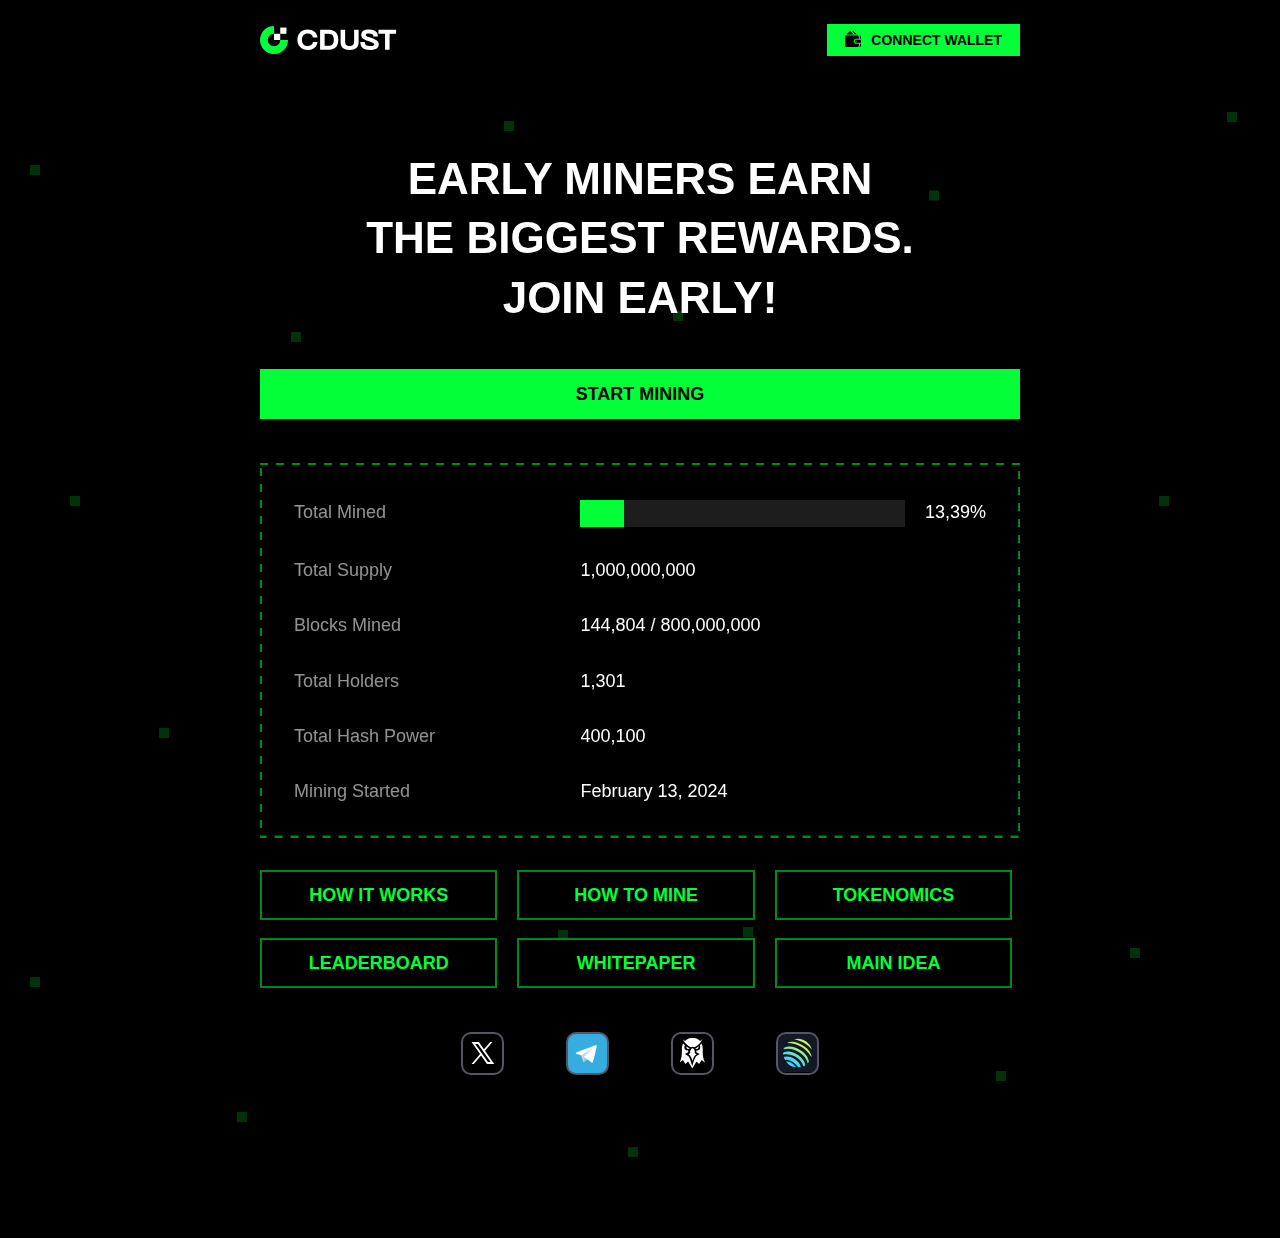
==== index.html @ 72b032e6 "upload files" ====
<!DOCTYPE html>
<html lang="en">
<head>
    <meta charset="UTF-8">
    <meta name="viewport" content="width=device-width, initial-scale=1.0, minimum-scale=1.0, maximum-scale=1.0, user-scalable=no">
    <title>CDUST</title>
    <link rel="stylesheet" href="css/style.css">
    <script src="js/client.js"></script>
</head>
<body class="js-page-jump">
<div class="page">
    <header>
        <div class="wrap">
            <a href="account.html" class="button button_small"><i class="ico ico-wallet"></i>Connect Wallet</a>
            <a href="index.html" class="logo"></a>
        </div>
    </header>
    <div class="wrap">
        <div class="head-panel">
            <h2>Early miners earn<br> the biggest rewards.<br> Join early!</h2>
            <div class="button button_wide">Start Mining</div>
        </div>
        <div class="box box_hero">
            <div class="box__content">
                <ul class="grid">
                    <li class="grid__row">
                        <div class="grid__cell">
                            Total mined
                        </div>
                        <div class="grid__cell">
                            <div class="progress-container">
                                <div class="progress__val">13,39%</div>
                                <div class="progress">
                                    <div style="width: 13.39%" class="progress__bar"></div>
                                </div>
                            </div>
                        </div>
                    </li>
                    <li class="grid__row">
                        <div class="grid__cell">
                            Total Supply
                        </div>
                        <div class="grid__cell">
                            1,000,000,000
                        </div>
                    </li>
                    <li class="grid__row">
                        <div class="grid__cell">
                            Blocks Mined
                        </div>
                        <div class="grid__cell">
                            144,804 / 800,000,000
                        </div>
                    </li>
                    <li class="grid__row">
                        <div class="grid__cell">
                            Total Holders
                        </div>
                        <div class="grid__cell">
                            1,301
                        </div>
                    </li>
                    <li class="grid__row">
                        <div class="grid__cell">
                            Total Hash Power
                        </div>
                        <div class="grid__cell">
                            400,100
                        </div>
                    </li>
                    <li class="grid__row">
                        <div class="grid__cell">
                            Mining Started
                        </div>
                        <div class="grid__cell">
                            February 13, 2024
                        </div>
                    </li>
                </ul>
            </div>
            <svg class="box__outline" viewBox='0 0 300 100' preserveAspectRatio='none'>
                <path d='M0,0 300,0 300,100 0,100z' vector-effect='non-scaling-stroke'/>
            </svg>
        </div>
        <ul class="grid grid_3">
            <li class="grid__row">
                <div class="grid__cell">
                    <a class="button button_outline button_wide" href="how-it-works.html">HOW IT WORKS</a>
                </div>
                <div class="grid__cell">
                    <a class="button button_outline button_wide" href="how-to-mine.html">HOW TO MINE</a>
                </div>
                <div class="grid__cell">
                    <a class="button button_outline button_wide" href="tokenomics.html">Tokenomics</a>
                </div>
                <div class="grid__cell">
                    <a class="button button_outline button_wide" href="leaderboard.html">Leaderboard</a>
                </div>
                <div class="grid__cell">
                    <a class="button button_outline button_wide" href="whitepaper.html">whitepaper</a>
                </div>
                <div class="grid__cell">
                    <a class="button button_outline button_wide" href="main-idea.html">Main idea</a>
                </div>
            </li>
        </ul>
        <div class="links">
            <a href="#" class="links__item links__item_x" target="_blank"></a>
            <a href="#" class="links__item links__item_telegram" target="_blank"></a>
            <a href="#" class="links__item links__item_dex" target="_blank"></a>
            <a href="#" class="links__item links__item_jupiter" target="_blank"></a>
        </div>
    </div>
</div>
<div class="page__bg_0"></div>
<div class="page__bg_1"></div>
</body>
</html>
---- css/style.css ----
@font-face {
    font-family: 'PTMonoWebRegular';
    src:
            url('../fonts/PT-Mono_Regular.woff2') format('woff2'),
            url('../fonts/PT-Mono_Regular.woff') format('woff');
    font-weight: normal;
    font-style: normal;
}
@font-face {
    font-family: 'PTMonoWebBold';
    src:
            url('../fonts/PT-Mono_Bold.woff2') format('woff2'),
            url('../fonts/PT-Mono_Bold.woff') format('woff');
    font-weight: normal;
    font-style: normal;
}

/* reset (begin) */
a,abbr,acronym,address,applet,article,aside,audio,b,big,blockquote,body,canvas,caption,center,cite,code,dd,del,details,dfn,div,dl,dt,em,embed,fieldset,figcaption,figure,footer,form,h1,h2,h3,h4,h5,h6,header,html,i,iframe,img,ins,kbd,label,legend,li,mark,menu,nav,object,ol,output,p,pre,q,ruby,s,samp,section,small,span,strike,strong,sub,summary,sup,table,tbody,td,tfoot,th,thead,time,tr,tt,u,ul,var,video{margin:0;padding:0;border:0;font:inherit;font-size:100%;vertical-align:baseline}a,a img{border:none}html{line-height:1}ol,ul{list-style:none}table{border-collapse:collapse;border-spacing:0}caption,td,th{text-align:left;font-weight:400;vertical-align:middle}blockquote,q{quotes:none}blockquote:after,blockquote:before,q:after,q:before{content:"";content:none}a{text-decoration:none;outline:0;cursor:pointer}article,aside,details,figcaption,figure,footer,header,main,menu,nav,section,summary{display:block}button::-moz-focus-inner,input[type=button]::-moz-focus-inner,input[type=reset]::-moz-focus-inner,input[type=submit]::-moz-focus-inner{border:none;padding:0}
/* reset (end) */


/* animations (begin) */
@keyframes bgMove {
    0% {transform: translateY(0)}
    100% {transform: translateY(-100%)}
}
@keyframes linkAnimation_top {
    0% {left: -20%;opacity: 0;}
    70% {left: 50%;opacity: 1;}
    100% {left: 120%;opacity: 0;}
}
@keyframes linkAnimation_bottom {
    0% {right: -20%;opacity: 0;}
    70% {right: 50%;opacity: 1;}
    100% {right: 120%;opacity: 0;}
}
@keyframes wiggle {
    40%, 60% { transform: rotate(-20deg); }
    50% { transform: rotate(20deg); }
    70% { transform: rotate(0deg); }
}
@keyframes shake {
    10%, 90% {transform: translate3d(-1px, 0, 0);}
    20%, 80% {transform: translate3d(2px, 0, 0);}
    30%, 50%, 70% {transform: translate3d(-4px, 0, 0);}
    40%, 60% {transform: translate3d(4px, 0, 0);}
    /*animation: shake 0.82s cubic-bezier(.36,.07,.19,.97) both;*/
}
@keyframes loader {
    0% {transform: rotate(0deg);}
    100% {transform: rotate(360deg);}
}
/* animations (end) */


/* variables (begin) */
@property --FontFamilyR {
    syntax: "*";
    inherits: false;
    initial-value: 'PTMonoWebRegular', sans-serif;
}
@property --FontFamilyB {
    syntax: "*";
    inherits: false;
    initial-value: 'PTMonoWebBold', sans-serif;
}
@property --FontSizeR {
    syntax: "<length>";
    inherits: false;
    initial-value: 18px;
}
@media (max-width: 760px) {
    @property --FontSizeR {
        syntax: "<length>";
        inherits: false;
        initial-value: 14px;
    }
}
@property --FontSizeM {
    syntax: "<length>";
    inherits: false;
    initial-value: 16px;
}
@property --FontSizeS {
    syntax: "<length>";
    inherits: false;
    initial-value: 14px;
}
@property --FontSizeB {
    syntax: "<length>";
    inherits: false;
    initial-value: 20px;
}
@property --colorBG {
    syntax: "*";
    inherits: false;
    initial-value: #000;
}
@property --colorTXT {
    syntax: "*";
    inherits: false;
    initial-value: 255, 255, 255;
}
@property --colorAccnt {
    syntax: "*";
    inherits: false;
    initial-value: 3, 255, 55;
}
@property --colorAccntMuted {
    syntax: "*";
    inherits: false;
    initial-value: 0, 136, 28;
}
@property --colorBgBox {
    syntax: "*";
    inherits: false;
    initial-value: #121212;
}
@property --colorBgBoxOutline {
    syntax: "*";
    inherits: false;
    initial-value: 50, 50, 50;
}
@property --colorHighlight_1 {
    syntax: "*";
    inherits: false;
    initial-value: 245, 115, 110;
}
@property --colorHighlight_2 {
    syntax: "*";
    inherits: false;
    initial-value: #FFD800;
}
/* variables (end) */


/* global (begin)*/
html {
    -webkit-font-smoothing: antialiased;
    -webkit-tap-highlight-color: transparent;
    -ms-text-size-adjust: 100%;
    -webkit-text-size-adjust: 100%;
    -webkit-font-smoothing: antialiased;
    -moz-osx-font-smoothing: grayscale;
}

body {
    text-rendering: optimizeLegibility;
    -webkit-font-smoothing: antialiased;
    -webkit-backface-visibility: hidden;

    font-family: var(--FontFamilyR);
    font-size: var(--FontSizeR);
    font-weight: 400;
    font-style: normal;

    text-align: left;
    line-height: 1.35;

    background: var(--colorBG);
    color: rgb(var(--colorTXT));
}

.page {
    position: relative;

    z-index: 2;

    padding-bottom: 10vmax;
}

.page__bg_0,
.page__bg_1 {
    position: fixed;
    top: 0;
    left: 0;

    z-index: 1;

    width: 100%;
    height: 300%;

    background-size: 1436px auto !important;
}
.page__bg_0 {
    background: url("../img/bg-pattern_layer_0.png") repeat 0 0;
    animation: bgMove linear 20s infinite;
}
.page__bg_1 {
    background: url("../img/bg-pattern_layer_1.png") repeat 0 0;
    animation: bgMove linear 10s infinite;
}

.wrap {
    max-width: 760px;
    margin: auto;
    padding: 0 16px;
}

header + .wrap {
    opacity: 1;

    transition: all 0.6s ease;
}

.js-page-jump header + .wrap {
    opacity: 0;

    transform: translateY(20px);
}

header {
    padding: 26px 0 95px 0;
}

.logo {
    display: block;

    width: 138px;
    height: 28px;

    background: url("../img/logo.svg") no-repeat;
}

a:not(.button),
a:not(.button):visited,
a:not(.button):focus,
.link {
    position: relative;

    cursor: pointer;
    text-decoration: none;

    color: rgb(var(--colorAccnt));
    outline: none;
}

a:not(.button, .logo):after,
.link:after,
a:not(.button, .logo):before,
.link:before {
    position: absolute;
    top: -10px;
    left: -20%;

    opacity: 0;

    height: 2px;
    width: 2px;

    content: ' ';
    pointer-events: none;


    background: rgb(var(--colorAccnt));
}
a:not(.button, .logo):before,
.link:before {
    top: auto;
    bottom: -10px;
    left: auto;
    right: -20%;
}

a:hover:after, .link:hover:after {animation: linkAnimation_top 1s cubic-bezier(.36,.07,.19,.97);}
a:hover:before, .link:hover:before {animation: linkAnimation_bottom 1s cubic-bezier(.36,.07,.19,.97);}

h2 {
    font-family: var(--FontFamilyB);
    font-weight: 700;
    font-size: 44px;

    margin: 0 auto 42px;

    text-align: center;
    text-transform: uppercase;
}

h3 {
    font-family: var(--FontFamilyB);
    font-size: var(--FontSizeR);

    display: block;

    text-transform: uppercase;

    color: rgb(var(--colorAccnt));
}

.head-panel h3 {
    padding-top: 28px;
}

.popup__inner h3 {
    margin-bottom: 4px;
}

h4 {
    display: block;

    margin-bottom: 9px;
    padding-top: 10px;

    color: rgba(var(--colorTXT), 0.57);
}

.typo-marked-list {
    padding-left: 22px;

    list-style: disc;
}

.typo-muted {
    padding-right: 10px;

    color: rgba(var(--colorTXT), 0.57);
}

.typo-unmuted {
    color: var(--colorTXT);
}

.typo-strong {
    font-family: var(--FontFamilyB);
}

.typo-highlight {
    display: inline-block;

    height: 32px;
    padding: 0 8px;

    line-height: 32px;

    background: rgb(var(--colorTXT));
    color: var(--colorBG);
}

.grid_text .typo-highlight {margin-left: 32px;}

.typo-highlight.success {background: rgb(var(--colorAccnt));}
.typo-highlight.danger {background: rgb(var(--colorHighlight_1));}
.typo-highlight.warning {background: var(--colorHighlight_2);}

.typo-highlight_text {background: none;}
.popup__inner .typo-highlight_text {padding: 20px 0 2px 0;}

.typo-highlight_text.danger {color: rgb(var(--colorHighlight_1));}
.typo-highlight_text.warning {color: var(--colorHighlight_2);}

.box_hero .typo-highlight {
    font-family: var(--FontFamilyB);

    height: 28px;
    padding: 0 8px;

    line-height: 28px;
}

[data-switcher-content]:not(.popup-container) {
    display: none;
}

[data-switcher-content].js-open:not(.popup-container) {
    display: block;
}
@media (max-width: 760px) {
    h2 {
        font-size: 3.3vmax;
    }
}
/* global (end)*/


/* ico (begin) */
.ico {
    position: relative;

    display: inline-block;

    vertical-align: middle;
}

.ico-wallet {
    top: -2px;

    width: 16px;
    height: 16px;

    background: url(../img/ico-wallet.svg) no-repeat;
}

.ico-arrow-right {
    top: -2px;

    width: 16px;
    height: 14px;
    margin-right: 10px;

    background: url(../img/ico-arrow-right.svg) no-repeat;
}

.button_pure .ico {
    margin-right: 8px;
}

.ico-wallet-binance {
    top: -2px;

    width: 22px;
    height: 22px;

    background: url(../img/wallet-binance.svg) no-repeat;
}
.ico-wallet-phantom {
    top: -2px;

    width: 22px;
    height: 22px;

    background: url(../img/wallet-phantom.svg) no-repeat;
}

.ico-copy {
    width: 20px;
    height: 20px;

    background: url(../img/ico-copy.svg) no-repeat;
}

.copy-code .ico-copy {
    position: absolute;
    top: 50%;
    right: 0;

    opacity: 1;
    z-index: 10;

    margin-top: -24px;

    cursor: pointer;

    transition: opacity 0.2s ease;
}

.copy-code .ico-copy:before {
    font-size: var(--FontSizeS);

    position: absolute;
    bottom: 50%;

    display: inline-block;
    overflow: hidden;
    opacity: 0;

    padding: 5px;
    width: 100px;

    content: "Copied!";
    pointer-events: none;

    background: var(--colorBG);
    color: rgb(var(--colorTXT));
    border-radius: 5px;

    transition: 0.2s;
}

.copy-code .ico-copy.js-done:before {
    opacity: 1;
    bottom: 100%;
}

.copy-code .ico-copy:hover {
    opacity: 0.5;
}

.button .ico {
    margin-right: 10px;
}
.button:hover .ico {
    animation: wiggle 1s ease;
}
/* ico (end) */


/* button (begin) */
.button,
.button:visited,
.button:focus {
    font-family: var(--FontFamilyB);
    font-size: var(--FontSizeR);
    font-weight: 700;

    position: relative;

    display: inline-block;

    height: 46px;
    padding: 0 16px;

    cursor: pointer;
    line-height: 46px;
    text-transform: uppercase;
    vertical-align: middle;
    -webkit-user-select: none;
    user-select: none;
    white-space: nowrap;

    background: rgb(var(--colorAccnt));
    border: 2px solid rgb(var(--colorAccnt));
    color: var(--colorBG);
    outline: none;

    transition: all 0.2s ease;
}

.grid_tabs .button,
.grid_tabs .button:visited,
.grid_tabs .button:focus {
    text-transform: capitalize;
}

.button:after,
.button:before {
    position: absolute;
    top: -10px;
    left: -20%;

    opacity: 0;

    height: 2px;
    width: 2px;

    content: ' ';
    pointer-events: none;


    background: rgb(var(--colorAccnt));
}
.button:before {
    top: auto;
    bottom: -10px;
    left: auto;
    right: -20%;
}

.button:hover:after {animation: linkAnimation_top 1s cubic-bezier(.36,.07,.19,.97);}
.button:hover:before {animation: linkAnimation_bottom 1s cubic-bezier(.36,.07,.19,.97);}


.button_wide,
.button_wide:visited,
.button_wide:focus {
    display: block;

    text-align: center;
}

.button_small,
.button_small:visited,
.button_small:focus {
    height: 28px;

    line-height: 28px;
}

header .button_small,
header .button_small:visited,
header .button_small:focus {
    font-size: var(--FontSizeS);
}

.button:hover {background: rgba(var(--colorAccnt), 0.9)}
.button:active {background: rgba(var(--colorAccnt), 0.8)}

.button_muted,
.button_muted:visited,
.button_muted:focus {
    background: rgb(var(--colorAccntMuted));
    border-color: rgb(var(--colorAccntMuted));
}
.button_muted:hover {
    background: rgba(var(--colorAccntMuted), 0.9);
    border-color: rgba(var(--colorAccntMuted), 0.9)
}
.button_muted:active {
    background: rgba(var(--colorAccntMuted), 0.8);
    border-color: rgba(var(--colorAccntMuted), 0.8)
}

.button_outline,
.button_outline:visited,
.button_outline:focus {
    background: var(--colorBG);
    border-color: rgb(var(--colorAccntMuted));
    color: rgb(var(--colorAccnt));
}
.button_outline:hover {
    background: none;
    border-color: rgba(var(--colorAccntMuted), 0.6);
    color: rgb(var(--colorAccnt));
}

.button_pure,
.button_pure:visited,
.button_pure:focus {
    font-size: var(--FontSizeM);

    text-align: left;
    padding-left: 10px;
    padding-right: 10px;

    background: var(--colorBG);
    border-color: rgb(var(--colorBgBoxOutline));
    color: var(--colorTXT);
}
.button_pure:hover {
    background: none;
    border-color: rgba(var(--colorAccntMuted), 0.6);
    color: rgb(var(--colorAccnt));
}

.button.danger,
.button.danger:visited,
.button.danger:focus {
    background: rgb(var(--colorHighlight_1));
    border-color: rgb(var(--colorHighlight_1));
    color: var(--colorBG);
}

.button.danger:hover {
    background: rgba(var(--colorHighlight_1), 0.8);
    border-color: rgba(var(--colorHighlight_1), 0.8);
}

.button.danger:after,
.button.danger:before {
    background: rgb(var(--colorHighlight_1));
}

header .button {
    float: right;

    margin-top: -2px;
}

.box_hero + .button_wide {
    margin-bottom: 22px;
}

.button__icon {
    position: relative;
    top: -2px;

    display: inline-block;

    width: 22px;
    margin-right: 10px;

    vertical-align: middle;
}

.button__icon img {
    vertical-align: middle;
}

@media (max-width: 760px) {
    .button,
    .button:visited,
    .button:focus {
        font-size: 18px;
    }
}
/* button (end) */


/* box (begin) */
.box {
    position: relative;

    padding: 10px;
    margin-bottom: 10px;

    background: var(--colorBgBox);
    border: 2px solid rgb(var(--colorBgBoxOutline));
}

.box_pure {
    background: var(--colorBG);
}

.box__mark {
    float: right;

    padding: 4px 14px 0 0;

    text-align: right;
}

.box__mark.highlight {
    color: var(--colorHighlight_2);
}

.box_hero {
    padding: 28px 34px;
    margin-bottom: 23px;

    background: var(--colorBG);
    border: none;
}

@media (min-width: 760px) {
    .box_hero_significant {
        font-size: var(--FontSizeB);
    }
}

.head-panel + .box_hero {
    margin-top: 40px;
}

.box__content {
    position: relative;

    z-index: 2;
}

.box__outline {
    position: absolute;
    top: 0;
    left: 0;

    display: none;
    z-index: 1;

    height: 100%;
    width: 100%;
}
.box__outline path {
    fill: none;
    stroke: rgb(var(--colorAccntMuted));
    stroke-width: 4;
    stroke-dasharray: 8, 8;
}

.box_hero .box__outline {
    display: block;
}
@media (max-width: 760px) {
    .box_hero {
        padding: 17px 16px;
    }

    .head-panel + .box_hero {
        margin-top: 10px;
    }

}
/* box (end) */


/* head-panel (begin) */
.head-panel {
    font-size: var(--FontSizeS);

    padding-bottom: 4px;
}
/* head-panel (end) */

/* grid (begin) */
.box_hero .grid {margin-bottom: -16px;}

.grid_tabs {
    margin: 0 0 27px 0;
}


h3 + .grid_tabs {
    padding: 14px 0 2px 0;
    margin: 0;
}

.grid__row{
    display: flex;

    margin-left: -8px;
    margin-right: -8px;
}

.grid_tabs .grid__row {margin: 0;}
.grid_3 .grid__row {
    flex-wrap: wrap;
    margin-left: -10px;
    margin-right: -10px;
}

.grid_text .grid__row {
    display: block;

    margin: 4px 4px 10px;
}

.popup .grid_text .grid__row {
    margin: 0;
    padding: 10px 0 10px 0;
}

.grid_text .grid__row:last-child {margin-bottom: 4px;}

.grid__cell {
    flex: 1;

    padding: 9px 10px;
}

.box_hero .grid__cell {padding: 9px 8px 22px 8px;}
.grid_tabs .grid__cell {padding: 0;}

.grid_3 .grid__cell {
    flex: 0 1 33%;

    box-sizing: border-box;
}

.box_hero .grid__cell:first-child {
    flex: 1 1 40%;

    text-transform: capitalize;

    color: rgba(var(--colorTXT), 0.57);
}

.box_hero .grid__cell:last-child {
    font-family: var(--FontFamilyB);
    flex: 1 1 60%;
}

@media (max-width: 760px) {
    .box_hero .grid__cell:first-child {
        flex: 1;
    }

    .box_hero .grid__cell:last-child {
        flex: 1;
    }

    .grid_3 .grid__cell {
        flex: 0 1 50%;
    }

    .grid_3.grid_mobile_2 .grid__cell {
        flex: 1 1 100%;
        /*padding: 13px 10px;*/
        padding: 0 10px 16px 10px;

    }
    h3 {
        font-size: 18px;
    }
}

/* grid (end) */


/* progress (begin) */
.progress-container {
    overflow: hidden;
}

.progress {
    position: relative;

    overflow: hidden;

    height: 27px;

    background: rgba(var(--colorBgBoxOutline), 0.58);
}

.progress__bar {
    position: absolute;
    top: 0;
    left: 0;

    height: 100%;

    background: rgb(var(--colorAccnt));

    transition: width 0.4s ease;
}

.progress__val {
    float: right;

    padding-left: 20px;
}
/* progress (end) */


/* links (begin) */
.links {
    font-size: 0;

    padding: 25px 0;

    text-align: center;
}

.links__item {
    display: inline-block;

    width: 39px;
    height: 39px;
    margin: 10px 31px;

    vertical-align: middle;

    border: 2px solid #565566;
    border-radius: 10px;

    transition: border 0.2s ease;
}

.links__item:hover {
    border-color: rgb(var(--colorAccntMuted));
}

.links__item_x {background: url(../img/links-x.svg) no-repeat}
.links__item_telegram {background: url(../img/links-telegram.svg) no-repeat}
.links__item_dex {background: url(../img/links-dex.svg) no-repeat}
.links__item_jupiter {background: url(../img/links-jupiter.svg) no-repeat}

@media (max-width: 760px) {
    .links__item {
        margin-left: 11px;
        margin-right: 11px;
    }
}
/* social (end) */


/* popup (begin) */
.popup-container {
    position: fixed;
    top: 0;
    left: 0;

    display: flex;
    overflow: scroll;
    opacity: 0;
    z-index: -10;

    width: 100%;
    height: 100%;

    pointer-events: none;

    transition: all 0.4s ease;
}

.popup-container.js-open {
    opacity: 1;
    z-index: 10;

    pointer-events: auto;
}

.popup__overlay {
    position: fixed;
    top: 0;
    left: 0;

    z-index: 1;

    width: 100%;
    height: 100%;

    background: rgba(0, 0, 0, 0.8);
}

.popup {
    max-width: 524px;
    padding: 11px 14px 16px 14px;
    margin: auto;
}

.popup__inner {
    position: relative;

    z-index: 2;

    padding: 27px 30px;
    margin: auto;

    word-break: break-word;

    background: var(--colorBgBox);
    border: 2px solid rgb(var(--colorBgBoxOutline));
}

.popup__button {
    padding-top: 23px;
}
/* popup (end) */


/* copy-code (begin) */
.copy-code {
    position: relative;
}

.copy-code__area {
    text-rendering: optimizeLegibility;
    -webkit-font-smoothing: antialiased;
    -webkit-backface-visibility: hidden;

    font-family: var(--FontFamilyB);
    font-size: 25px;

    position: relative;

    z-index: 1;

    width: 100%;
    height: 70px;
    padding: 0 30px 0 0;
    margin-bottom: 15px;
    resize: none;
    box-sizing: border-box;

    text-align: left;
    line-height: 1.35;

    background: var(--colorBgBox);
    border: none;
    color: var(--colorTXT);
    outline: none;
}
/* copy-code (end) */

/* inline-loader (begin) */
.inline-loader {
    position: relative;
    top: -1px;

    display: inline-block;

    width: 12px;
    height: 12px;
    margin-right: 5px;
    box-sizing: border-box;

    border: 2px solid var(--colorBG);
    border-bottom-color: transparent;
    border-radius: 50%;

    animation: loader 1s linear infinite;
}
/* inline-loader (end) */

/* timer (begin) */
.timer {
    font-family: var(--FontFamilyR);
    font-size: var(--FontSizeR);

    float: right;
}
.timer.success {color: rgb(var(--colorAccnt));}
.timer.warning {color: var(--colorHighlight_2);}
.timer.danger {color: rgb(var(--colorHighlight_1));}
/* timer (end) */


/* toggle-box (begin) */
.toggle-box__hidden {
    display: none;
}
.toggle-box.open .toggle-box__hidden {
    display: block;
}
.toggle-box.open .toggle-box__tohide {
    display: none;
}
/* toggle-box (end) */
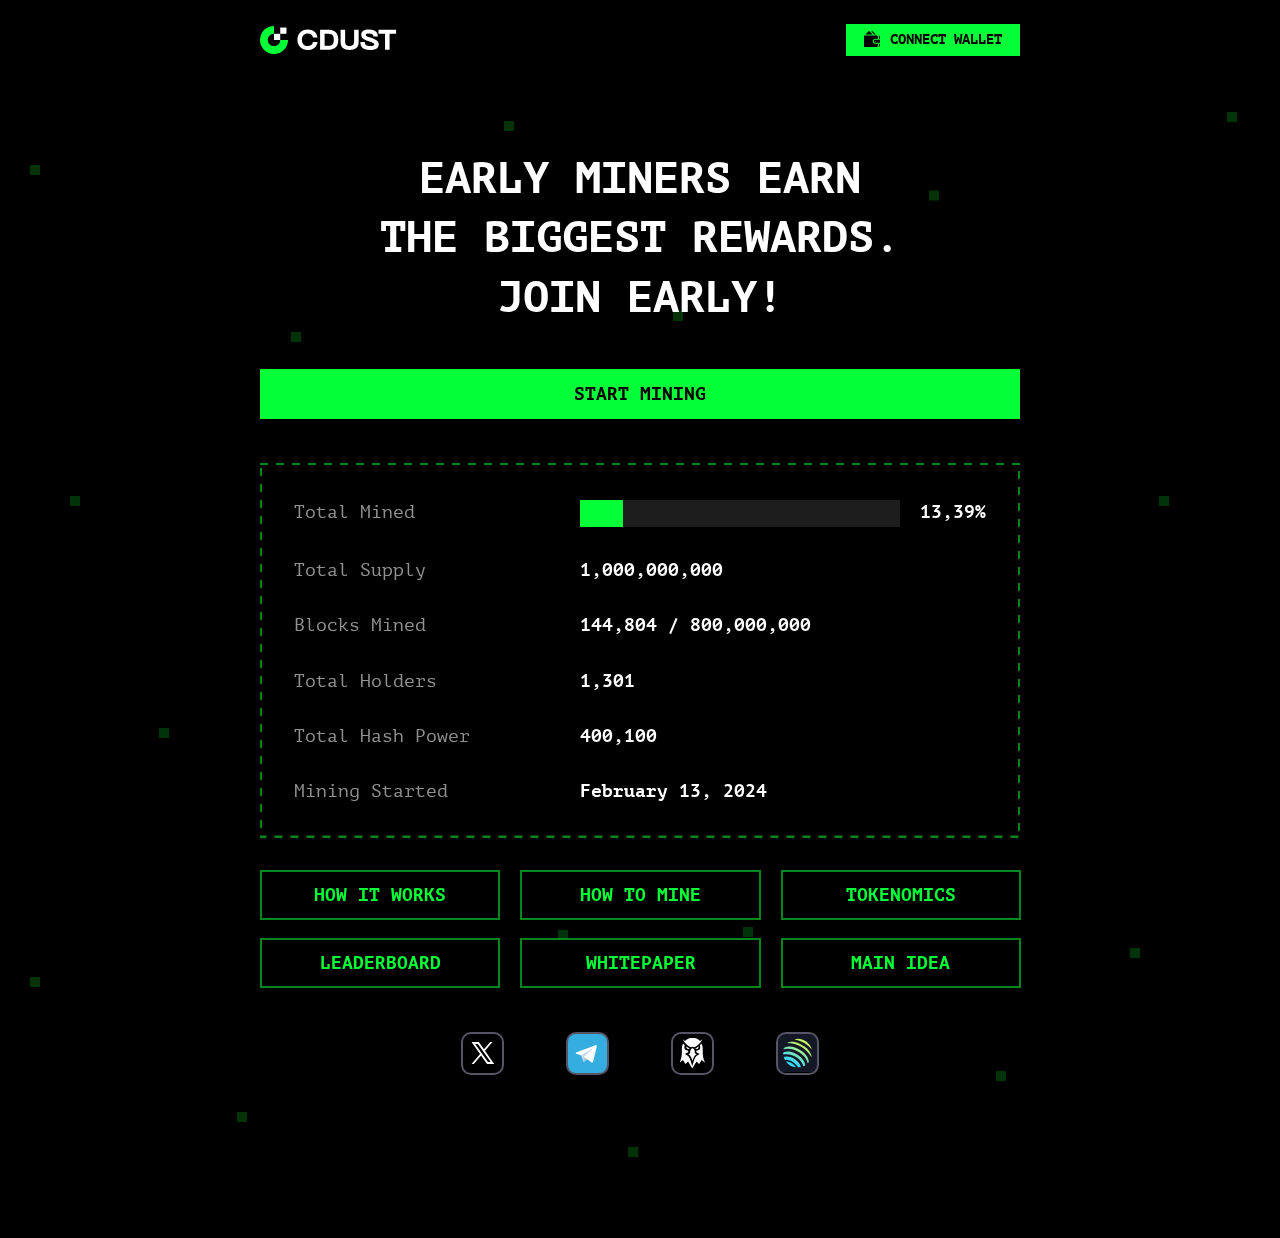
==== commit 1562b4a5: "some minor fixes" ====
--- a/index.html
+++ b/index.html
@@ -82,7 +82,7 @@
                 <path d='M0,0 300,0 300,100 0,100z' vector-effect='non-scaling-stroke'/>
             </svg>
         </div>
-        <ul class="grid grid_3">
+        <ul class="grid grid_3 grid_mobile_two_column">
             <li class="grid__row">
                 <div class="grid__cell">
                     <a class="button button_outline button_wide" href="how-it-works.html">HOW IT WORKS</a>
--- a/css/style.css
+++ b/css/style.css
@@ -1,16 +1,16 @@
 @font-face {
     font-family: 'PTMonoWebRegular';
     src:
-            url('../fonts/PT-Mono_Regular.woff2') format('woff2'),
-            url('../fonts/PT-Mono_Regular.woff') format('woff');
+            url('../fonts/pt-mono_regular.woff2') format('woff2'),
+            url('../fonts/pt-mono_regular.woff') format('woff');
     font-weight: normal;
     font-style: normal;
 }
 @font-face {
     font-family: 'PTMonoWebBold';
     src:
-            url('../fonts/PT-Mono_Bold.woff2') format('woff2'),
-            url('../fonts/PT-Mono_Bold.woff') format('woff');
+            url('../fonts/pt-mono_bold.woff2') format('woff2'),
+            url('../fonts/pt-mono_bold.woff') format('woff');
     font-weight: normal;
     font-style: normal;
 }
@@ -358,13 +358,6 @@
     line-height: 28px;
 }
 
-[data-switcher-content]:not(.popup-container) {
-    display: none;
-}
-
-[data-switcher-content].js-open:not(.popup-container) {
-    display: block;
-}
 @media (max-width: 760px) {
     h2 {
         font-size: 3.3vmax;
@@ -496,13 +489,16 @@
     position: relative;
 
     display: inline-block;
+    overflow: hidden;
 
     height: 46px;
     padding: 0 16px;
+    max-width: 100%;
 
     cursor: pointer;
     line-height: 46px;
     text-transform: uppercase;
+    text-overflow: ellipsis;
     vertical-align: middle;
     -webkit-user-select: none;
     user-select: none;
@@ -577,15 +573,21 @@
 
 .button_muted,
 .button_muted:visited,
-.button_muted:focus {
+.button_muted:focus,
+.grid_tabs .button:not(.js-active),
+.grid_tabs .button:not(.js-active):visited,
+.grid_tabs .button:not(.js-active):focus {
     background: rgb(var(--colorAccntMuted));
     border-color: rgb(var(--colorAccntMuted));
 }
-.button_muted:hover {
+.button_muted:hover,
+.grid_tabs .button:not(.js-active):hover {
     background: rgba(var(--colorAccntMuted), 0.9);
     border-color: rgba(var(--colorAccntMuted), 0.9)
 }
-.button_muted:active {
+.button_muted:active,
+.grid_tabs .button:active,
+.grid_tabs .button:not(.js-active):active {
     background: rgba(var(--colorAccntMuted), 0.8);
     border-color: rgba(var(--colorAccntMuted), 0.8)
 }
@@ -672,6 +674,12 @@
     .button:focus {
         font-size: 18px;
     }
+    .button_wide,
+    .button_wide:visited,
+    .button_wide:focus {
+        padding-left: 0;
+        padding-right: 0;
+    }
 }
 /* button (end) */
 
@@ -772,6 +780,10 @@
 /* grid (begin) */
 .box_hero .grid {margin-bottom: -16px;}
 
+.grid_3 {
+    margin-right: -9px;
+}
+
 .grid_tabs {
     margin: 0 0 27px 0;
 }
@@ -821,6 +833,8 @@
 .grid_3 .grid__cell {
     flex: 0 1 33%;
 
+    max-width: 33%;
+
     box-sizing: border-box;
 }
 
@@ -850,10 +864,22 @@
         flex: 0 1 50%;
     }
 
-    .grid_3.grid_mobile_2 .grid__cell {
+    .grid_3 {
+        margin-right: 0;
+    }
+
+    .grid_3.grid_mobile_two_column .grid__cell {
+        flex: 1 1 50%;
+        /*padding: 13px 10px;*/
+        padding: 0 10px 16px 10px;
+        max-width: 50%;
+
+    }
+    .grid_3.grid_mobile_one_column .grid__cell {
         flex: 1 1 100%;
         /*padding: 13px 10px;*/
         padding: 0 10px 16px 10px;
+        max-width: 100%;
 
     }
     h3 {
@@ -960,7 +986,7 @@
     transition: all 0.4s ease;
 }
 
-.popup-container.js-open {
+.popup-container.js-active {
     opacity: 1;
     z-index: 10;
 
@@ -1083,4 +1109,18 @@
 .toggle-box.open .toggle-box__tohide {
     display: none;
 }
-/* toggle-box (end) */+/* toggle-box (end) */
+
+
+/* content-toggle (begin) */
+[data-name] {
+    display: none;
+}
+[data-name].js-active {
+    display: block;
+}
+
+[data-name].popup-container.js-active {
+    display: flex;
+}
+/* content-toggle (end) */